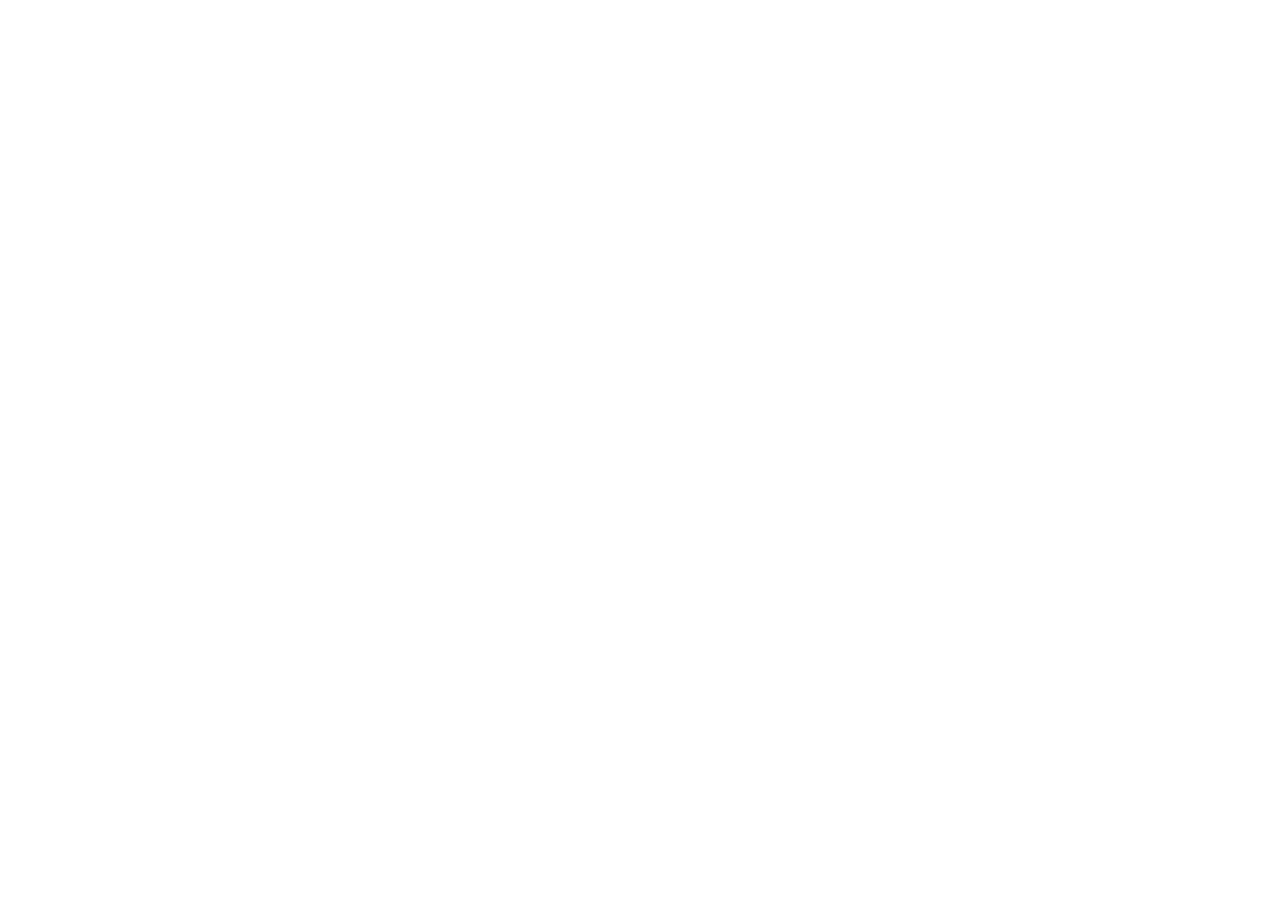
==== showcase/index.html @ 5e6db651 "Add direct showcase entry" ====
<!doctype html>
<html lang="en">
  <head>
    <meta charset="UTF-8" />
    <meta name="viewport" content="width=device-width, initial-scale=1.0" />
    <title>Splat Demo Room</title>
    <script type="module" crossorigin src="/splat-qa-room-showcase/assets/index-Mf9mKP3D.js"></script>
    <link rel="stylesheet" crossorigin href="/splat-qa-room-showcase/assets/index-DdOCPfvt.css">
  </head>
  <body>
    <div id="root"></div>
  </body>
</html>
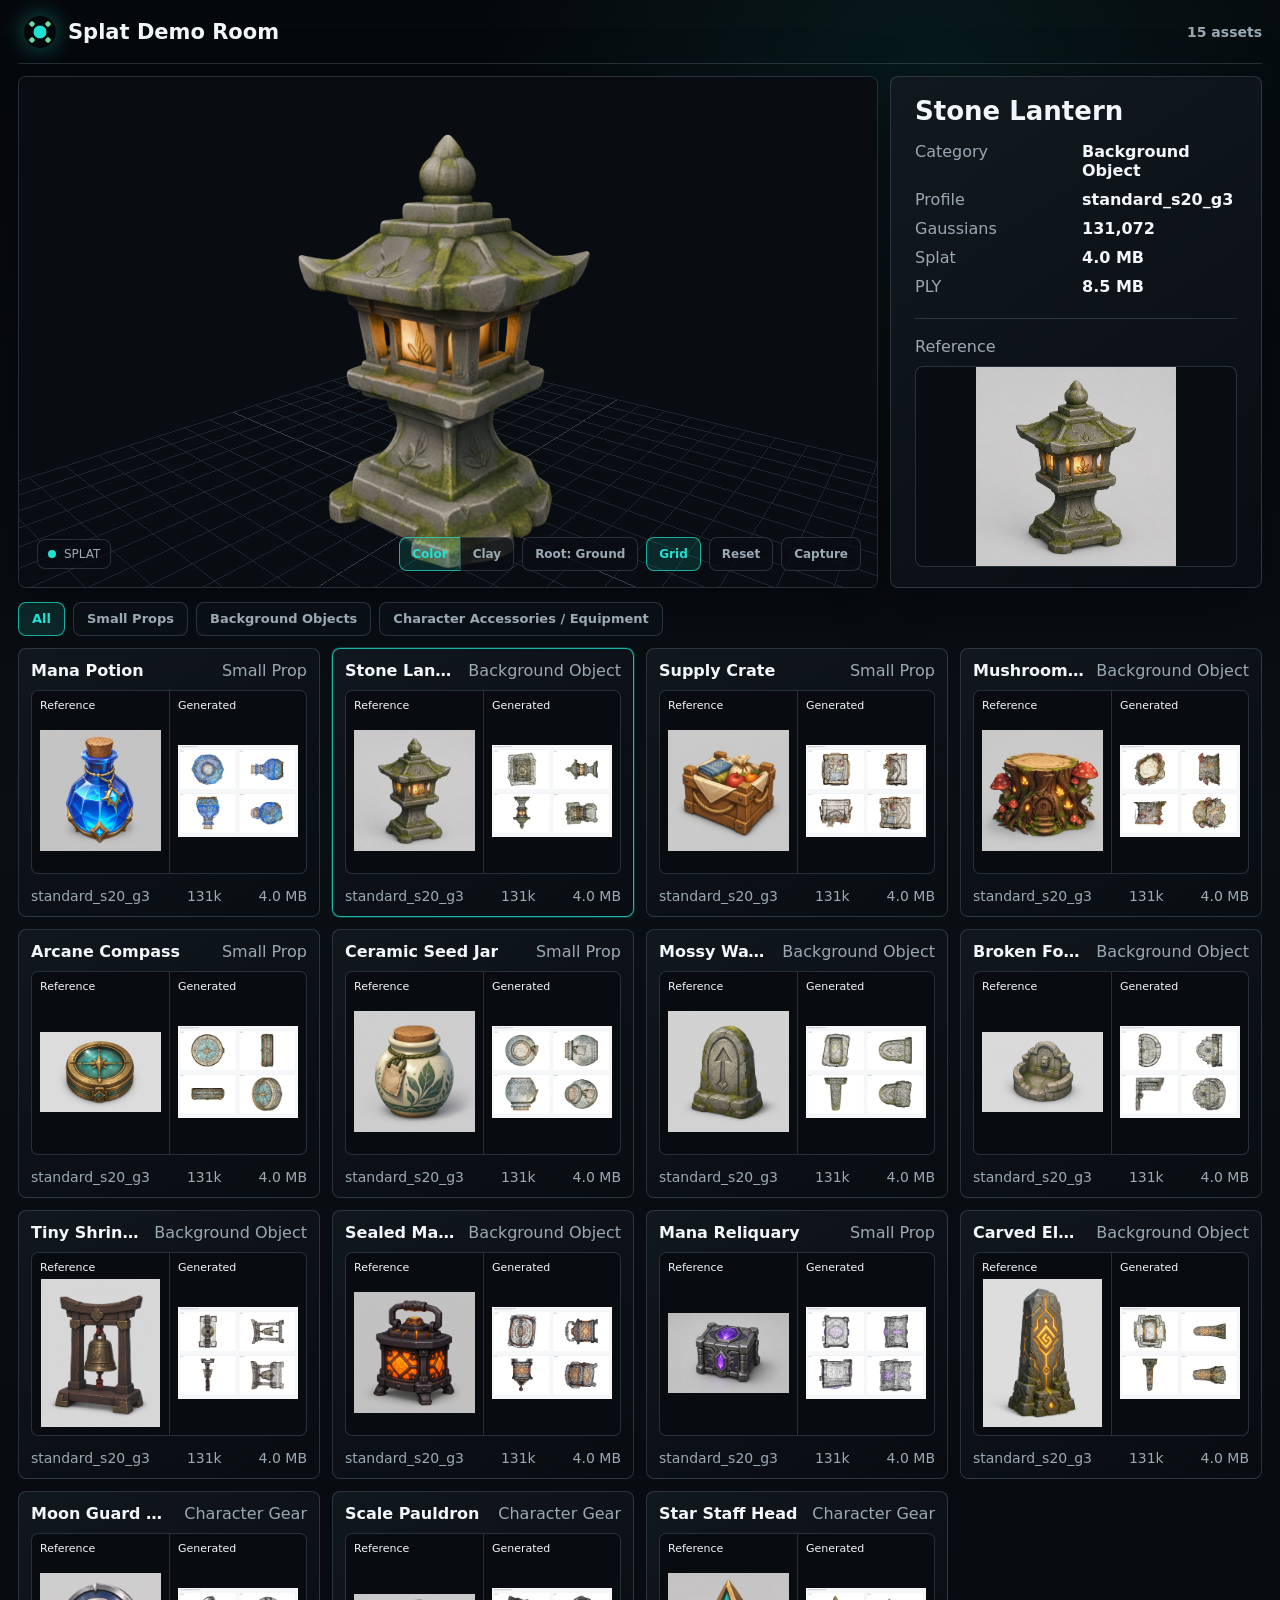
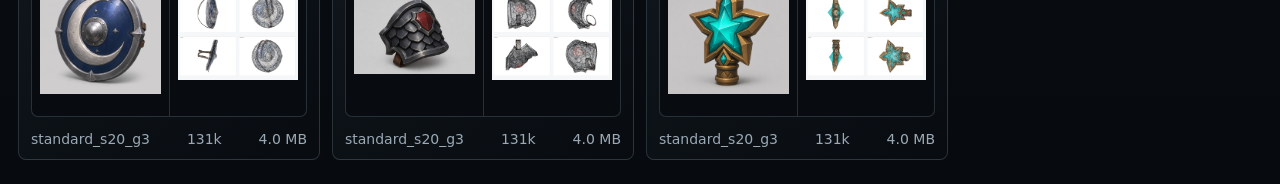
==== commit fba70fa6: "Refine showcase gallery and viewer" ====
--- a/showcase/index.html
+++ b/showcase/index.html
@@ -4,8 +4,8 @@
     <meta charset="UTF-8" />
     <meta name="viewport" content="width=device-width, initial-scale=1.0" />
     <title>Splat Demo Room</title>
-    <script type="module" crossorigin src="/splat-qa-room-showcase/assets/index-Mf9mKP3D.js"></script>
-    <link rel="stylesheet" crossorigin href="/splat-qa-room-showcase/assets/index-DdOCPfvt.css">
+    <script type="module" crossorigin src="/assets/index-UktOgTXq.js"></script>
+    <link rel="stylesheet" crossorigin href="/assets/index-D-4Ttczz.css">
   </head>
   <body>
     <div id="root"></div>
--- a/assets/index-D-4Ttczz.css
+++ b/assets/index-D-4Ttczz.css
@@ -0,0 +1 @@
+:root{color-scheme:dark;font-family:Inter,ui-sans-serif,system-ui,-apple-system,BlinkMacSystemFont,Segoe UI,sans-serif;--bg: #070a0e;--bg-2: #0b1016;--surface: #10161d;--surface-2: #151c24;--line: rgba(157, 176, 190, .22);--line-strong: rgba(184, 205, 220, .36);--text: #f3f7fa;--muted: #9ba9b5;--soft: #6f7d87;--teal: #20e2d1;--teal-2: #087d78;--amber: #ffc247;--red: #ff6159;--green: #44d37e;--shadow: 0 18px 60px rgba(0, 0, 0, .36);background:var(--bg);color:var(--text)}*{box-sizing:border-box}html,body,#root{min-height:100%}body{margin:0;background:radial-gradient(circle at 72% 4%,rgba(32,226,209,.08),transparent 28rem),linear-gradient(180deg,#05080b,#0a0f14 46%,#070a0e)}button,a{color:inherit;font:inherit}button{cursor:pointer}img{display:block;max-width:100%}.app-loading{min-height:100vh;display:grid;place-items:center;gap:12px;color:var(--muted)}.spin{animation:spin .9s linear infinite}@keyframes spin{to{transform:rotate(360deg)}}.app-page{min-height:100vh;padding:0 18px 24px}.topbar,.qa-topbar{height:64px;display:flex;align-items:center;gap:24px;border-bottom:1px solid rgba(157,176,190,.22)}.brand{display:inline-flex;align-items:center;gap:12px;border:0;background:transparent;font-size:21px;font-weight:750;letter-spacing:0}.brand-mark{width:32px;height:32px;display:inline-block;background:radial-gradient(circle,var(--teal) 0 27%,transparent 30%) 50% 50% / 100% 100%,radial-gradient(circle,#6bd9a2 0 22%,transparent 24%) 0 0 / 50% 50%;border-radius:50%;box-shadow:0 0 22px #20e2d166}.asset-count{margin-left:auto;color:var(--muted);font-size:14px;font-weight:620}.qa-link{height:34px;padding:0 13px;border:1px solid var(--line);border-radius:8px;background:#0c1218bd;color:var(--text)}.topbar-actions{margin-left:0;display:flex;align-items:center;gap:10px}.topbar-actions button,.viewer-actions button,.viewer-tool-rail button,.viewer-preset-bar button,.icon-only{width:36px;height:36px;display:inline-grid;place-items:center;border:1px solid var(--line);border-radius:8px;background:#0c1218bd;color:var(--text)}.showcase-hero{display:grid;grid-template-columns:minmax(0,1fr) 372px;gap:12px;min-height:460px;padding-top:12px}.showcase-viewer{min-width:0}.model-card{min-width:0;padding:20px 24px;border:1px solid var(--line);border-radius:8px;background:linear-gradient(145deg,#121920f0,#0a0e13e0);box-shadow:var(--shadow)}.model-card h1{margin:0 0 16px;font-size:26px;line-height:1.1;letter-spacing:0}.model-card dl,.fact-list{display:grid;gap:10px;margin:0}.model-card dl div,.fact-list div{display:grid;grid-template-columns:1fr 1fr;gap:12px}dt{color:var(--muted)}dd{margin:0;color:var(--text);font-weight:560}.reference-panel{margin-top:22px;padding-top:18px;border-top:1px solid var(--line);display:grid;gap:10px;color:var(--muted)}.reference-panel img{width:100%;aspect-ratio:16 / 10;object-fit:contain;border:1px solid var(--line);border-radius:8px;background:#090d12}.gallery-section{padding-top:14px}.gallery-grid{display:grid;gap:12px}.gallery-grid--flow{grid-template-columns:repeat(auto-fill,minmax(286px,1fr));align-items:start}.category-filter{display:flex;flex-wrap:wrap;gap:8px;margin-bottom:12px}.category-filter button{min-height:34px;padding:0 13px;border:1px solid var(--line);border-radius:8px;background:#0c1218b8;color:var(--muted);font-size:13px;font-weight:650}.category-filter .is-active{color:var(--teal);border-color:#20e2d1b8;background:#20e2d11f}.gallery-tile{width:100%;min-width:0;padding:12px;border:1px solid var(--line);border-radius:8px;background:linear-gradient(145deg,#11181ff5,#090d11eb);color:var(--text);text-align:left}.gallery-tile.is-selected{border-color:#20e2d1c7;box-shadow:0 0 0 1px #20e2d133}.tile-head,.tile-meta{display:flex;justify-content:space-between;gap:12px;align-items:baseline}.tile-head strong{font-size:16px;min-width:0;overflow:hidden;text-overflow:ellipsis;white-space:nowrap}.tile-head span,.tile-meta{color:var(--muted);white-space:nowrap}.tile-images{display:grid;grid-template-columns:1fr 1fr;gap:0;margin:10px 0;border:1px solid var(--line);border-radius:7px;overflow:hidden;background:#080c11}.tile-images figure{margin:0;padding:8px;min-width:0}.tile-images figure+figure{border-left:1px solid var(--line)}.tile-images figcaption,.filmstrip figcaption{margin-bottom:5px;font-size:11px;color:var(--text)}.tile-images img{width:100%;height:148px;object-fit:contain}.tile-meta{font-size:14px;padding-top:4px}.process-strip{margin-top:14px;min-height:116px;padding:18px 24px;display:grid;grid-template-columns:1.4fr 120px 1fr 120px 1fr 120px .2fr;align-items:center;gap:18px;border:1px solid var(--line);border-radius:8px;background:#0e141adb}.process-strip>span:first-child{font-size:18px;font-weight:640}.process-step{display:grid;place-items:center;gap:8px;color:var(--text)}.process-step svg{width:54px;height:54px;padding:14px;border:1px solid var(--line-strong);border-radius:8px}.process-arrow{height:1px;background:linear-gradient(90deg,transparent,var(--muted));position:relative}.process-arrow:after{content:"";position:absolute;right:0;top:-5px;width:10px;height:10px;border-right:1px solid var(--muted);border-top:1px solid var(--muted);transform:rotate(45deg)}.process-corner{color:var(--muted)}.splat-viewer{height:100%;min-height:440px;display:grid;grid-template-rows:1fr;border:1px solid var(--line);border-radius:8px;overflow:hidden;background:#090d12;box-shadow:var(--shadow)}.splat-viewer--qa{min-height:0;height:100%;grid-template-rows:1fr 48px;border-radius:0;border-width:0 1px 1px 0}.viewer-canvas-shell{position:relative;min-width:0;min-height:0}.viewer-canvas{position:absolute;inset:0}.viewer-canvas canvas{width:100%!important;height:100%!important;display:block}.viewer-fallback{position:absolute;inset:0;display:grid;place-items:center;background:#070a0eeb;z-index:3}.viewer-fallback img{width:min(78%,820px);max-height:78%;object-fit:contain;border:1px solid var(--line);border-radius:8px;background:#f4f6f8}.viewer-fallback span{position:absolute;bottom:18px;color:var(--muted)}.viewer-status{position:absolute;left:18px;bottom:18px;display:inline-flex;align-items:center;gap:8px;padding:7px 10px;border:1px solid var(--line);border-radius:8px;background:#090d12b8;color:var(--muted);font-size:12px;z-index:4}.status-dot{width:8px;height:8px;border-radius:50%;background:var(--muted)}.status-dot--splat,.status-dot--ply{background:var(--teal)}.status-dot--fallback{background:var(--amber)}.viewer-tool-rail{position:absolute;left:16px;top:48px;display:grid;gap:0;z-index:5}.viewer-tool-rail button{border-radius:0}.viewer-tool-rail button:first-child{border-radius:8px 8px 0 0}.viewer-tool-rail button:last-child{border-radius:0 0 8px 8px}.viewer-tool-rail .is-active,.toggle-pill.is-active{color:var(--teal);background:#20e2d129}.viewer-preset-bar{position:absolute;left:50%;bottom:20px;transform:translate(-50%);display:flex;z-index:5}.viewer-preset-bar button{border-radius:0}.viewer-preset-bar button:first-child{border-radius:8px 0 0 8px}.viewer-preset-bar button:last-child{border-radius:0 8px 8px 0}.viewer-actions{position:absolute;right:18px;bottom:20px;display:flex;gap:8px;z-index:5}.viewer-public-controls{position:absolute;right:16px;bottom:16px;display:flex;flex-wrap:wrap;justify-content:flex-end;gap:8px;z-index:5;max-width:calc(100% - 140px)}.viewer-public-controls button{min-height:34px;padding:0 12px;border:1px solid var(--line);border-radius:8px;background:#090d12c7;color:var(--muted);font-size:12px;font-weight:720}.viewer-public-controls button:hover,.viewer-public-controls .is-active{color:var(--teal);border-color:#20e2d1b8;background:#20e2d121}.control-segment{display:flex}.control-segment button{border-radius:0}.control-segment button:first-child{border-radius:8px 0 0 8px}.control-segment button:last-child{border-radius:0 8px 8px 0;margin-left:-1px}.viewer-footer{height:48px;display:flex;align-items:center;gap:12px;padding:0 16px;border-top:1px solid var(--line);background:#090d12eb;color:var(--muted);font-size:13px}.toggle-pill{width:34px;height:28px;display:inline-grid;place-items:center;border:1px solid var(--line);border-radius:6px;background:var(--surface);color:var(--muted)}.viewer-footer-spacer{flex:1}.qa-shell{min-height:100vh;height:100vh;display:grid;grid-template-rows:62px 1fr;background:#070a0e;color:var(--text);overflow:hidden}.qa-topbar{padding:0 14px;gap:18px}.select-cluster{display:flex;align-items:center;gap:10px;color:var(--muted)}.select-cluster button{height:38px;display:inline-flex;align-items:center;gap:8px;padding:0 12px;border:1px solid var(--line);border-radius:8px;background:var(--surface)}.live-dot{width:8px;height:8px;border-radius:50%;background:var(--green)}.qa-metrics{margin-left:auto;display:flex;gap:8px}.qa-metrics span{min-width:92px;padding:7px 12px;display:grid;gap:2px;border:1px solid rgba(157,176,190,.13);border-radius:8px;background:var(--surface-2);font-weight:720}.qa-metrics small{color:var(--muted);font-weight:520}.metric-status--warn{color:var(--amber)}.metric-status--pass{color:var(--green)}.metric-status--fail{color:var(--red)}.user-pill{width:36px;height:36px;border:0;border-radius:50%;background:#087d78;color:#fff}.qa-layout{min-height:0;display:grid;grid-template-columns:310px minmax(0,1fr) 340px}.asset-sidebar{min-width:0;padding:16px 10px;border-right:1px solid var(--line);background:#0a0f14db;overflow:hidden}.sidebar-title{height:34px;display:flex;align-items:center;gap:14px;padding:0 6px;text-transform:uppercase;color:var(--muted);letter-spacing:.04em;font-size:12px}.sidebar-title span{margin-right:auto}.filter-tabs{display:grid;grid-template-columns:repeat(3,1fr);gap:6px;margin:8px 0 14px}.filter-tabs button{height:34px;border:1px solid var(--line);border-radius:7px;background:#10161dd6}.filter-tabs .is-active{background:var(--teal-2);color:#fff}.asset-list{display:grid;gap:6px;overflow:auto;max-height:calc(100vh - 170px);padding-right:4px}.asset-row{width:100%;display:grid;grid-template-columns:126px 1fr;gap:10px;padding:8px;border:1px solid transparent;border-radius:8px;background:transparent;text-align:left}.asset-row.is-selected{border-color:var(--teal);background:#20e2d114}.asset-row img{width:126px;aspect-ratio:1 / 1;object-fit:contain;border:1px solid var(--line);border-radius:6px;background:#090d12}.asset-row span{min-width:0;display:grid;align-content:center;gap:6px}.asset-row strong{overflow-wrap:anywhere}.asset-row small{color:var(--muted)}.asset-status{font-style:normal;font-size:13px}.asset-status--pass{color:var(--green)}.asset-status--warn{color:var(--amber)}.asset-status--fail{color:var(--red)}.qa-main{min-width:0;min-height:0;display:grid;grid-template-rows:minmax(0,1fr) 220px}.filmstrip{min-width:0;padding:8px;display:grid;grid-template-columns:220px 220px minmax(320px,1fr);gap:8px;border-top:1px solid var(--line);background:#0b1016f2}.filmstrip figure{margin:0;min-width:0;border:1px solid var(--line);border-radius:8px;overflow:hidden;background:#090d12}.filmstrip figcaption{height:28px;padding:7px 10px 0;text-transform:uppercase;color:var(--muted);background:#ffffff05}.filmstrip img{width:100%;height:calc(100% - 28px);object-fit:contain}.qa-inspector{min-width:0;border-left:1px solid var(--line);background:linear-gradient(180deg,#121920f5,#0c1117f5);overflow:auto}.inspector-tabs{height:54px;display:grid;grid-template-columns:repeat(3,1fr);border-bottom:1px solid var(--line)}.inspector-tabs button{border:0;border-bottom:2px solid transparent;background:transparent;color:var(--muted)}.inspector-tabs .is-active{color:var(--teal);border-color:var(--teal)}.inspector-section{padding:20px 16px}.inspector-section h2{margin:0 0 16px;font-size:18px}.check-list{display:grid;border:1px solid var(--line);border-radius:8px;overflow:hidden}.check-row{min-height:62px;display:grid;grid-template-columns:28px 1fr 22px;gap:10px;align-items:center;padding:10px 12px;background:#0c1218b8}.check-row+.check-row{border-top:1px solid var(--line)}.check-row svg{color:var(--green)}.check-row:has(svg+span small:nth-child(2)) svg{color:var(--green)}.check-row span{display:grid;gap:3px}.check-row small{color:var(--muted)}.note-box{margin-top:18px;display:grid;gap:8px;color:var(--muted)}.note-box p{min-height:76px;margin:0;padding:12px;border:1px solid var(--line);border-radius:8px;color:var(--text);background:#080c10a6}.verdict-control{margin-top:18px;display:grid;grid-template-columns:repeat(3,1fr);border:1px solid var(--line);border-radius:8px;overflow:hidden}.verdict-control button{height:42px;border:0;background:#0e141ae0}.verdict-control .is-pass{color:var(--green);background:#44d37e24}.verdict-control .is-warn{color:var(--amber);background:#ffc24729}.verdict-control .is-fail{color:var(--red);background:#ff615924}.inspector-section a,.reason-list{min-height:42px;display:flex;align-items:center;gap:10px;padding:0 12px;border:1px solid var(--line);border-radius:8px;margin-bottom:10px;color:var(--text);text-decoration:none;background:#0a0f14b8}@media(max-width:1100px){.showcase-hero{grid-template-columns:1fr}.qa-layout{grid-template-columns:250px minmax(0,1fr)}.qa-inspector,.qa-metrics{display:none}}@media(max-width:760px){.app-page{padding:0 10px 18px}.topbar{height:auto;min-height:64px;flex-wrap:wrap;gap:12px;padding:12px 0}.brand{font-size:18px}.showcase-hero{min-height:auto}.splat-viewer{min-height:410px}.viewer-public-controls{left:12px;right:12px;bottom:12px;max-width:none;justify-content:center}.gallery-grid--flow{grid-template-columns:1fr}.process-strip{grid-template-columns:1fr;justify-items:start}.process-arrow,.process-corner{display:none}.qa-shell{height:auto;min-height:100vh;overflow:auto}.qa-layout{display:block}.asset-sidebar{border-right:0;border-bottom:1px solid var(--line)}.qa-main{min-height:720px}.filmstrip{grid-template-columns:repeat(2,1fr)}}
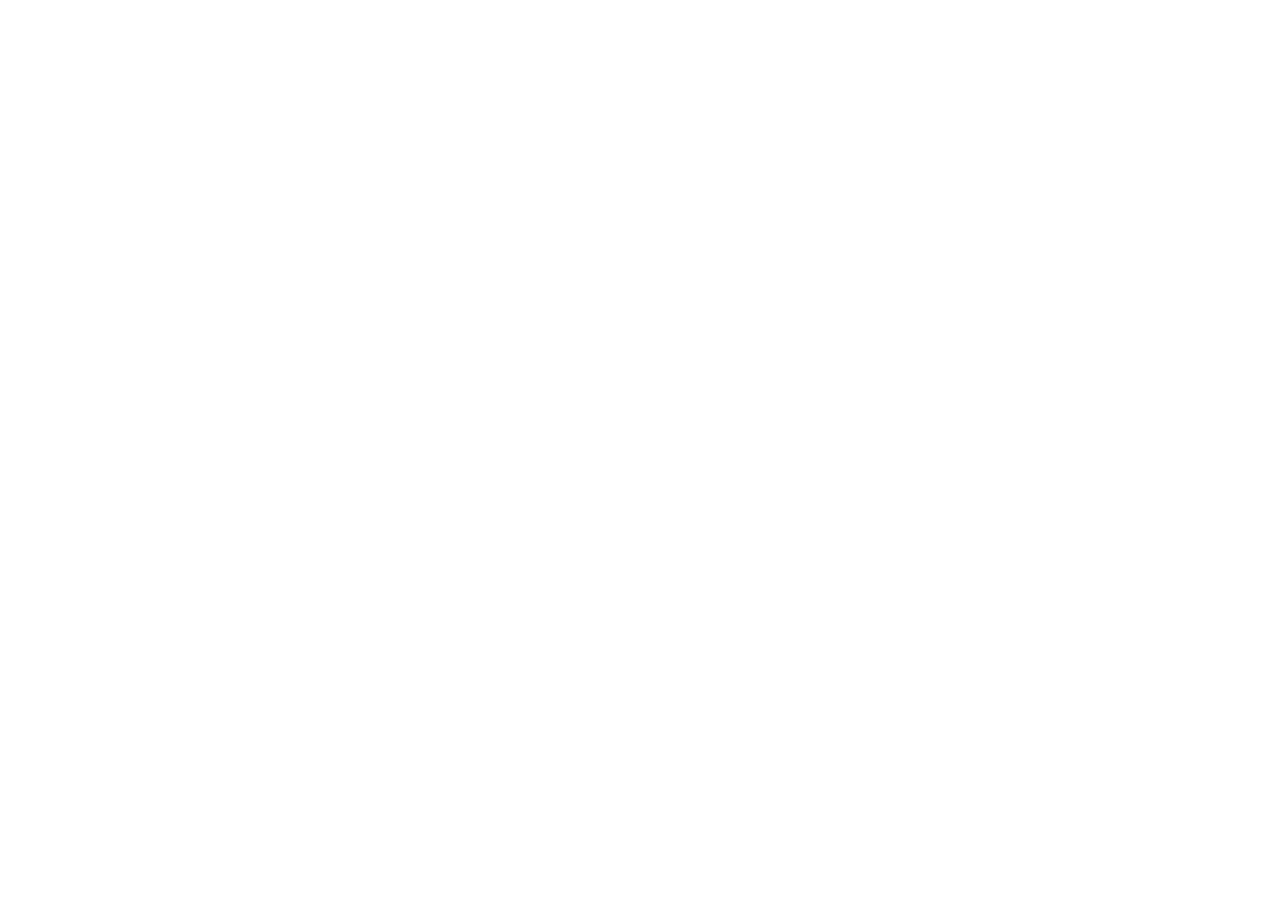
==== commit 148940e7: "Fix project pages asset base" ====
--- a/showcase/index.html
+++ b/showcase/index.html
@@ -4,8 +4,8 @@
     <meta charset="UTF-8" />
     <meta name="viewport" content="width=device-width, initial-scale=1.0" />
     <title>Splat Demo Room</title>
-    <script type="module" crossorigin src="/assets/index-UktOgTXq.js"></script>
-    <link rel="stylesheet" crossorigin href="/assets/index-D-4Ttczz.css">
+    <script type="module" crossorigin src="/splat-qa-room-showcase/assets/index-qImt6ukt.js"></script>
+    <link rel="stylesheet" crossorigin href="/splat-qa-room-showcase/assets/index-D-4Ttczz.css">
   </head>
   <body>
     <div id="root"></div>
